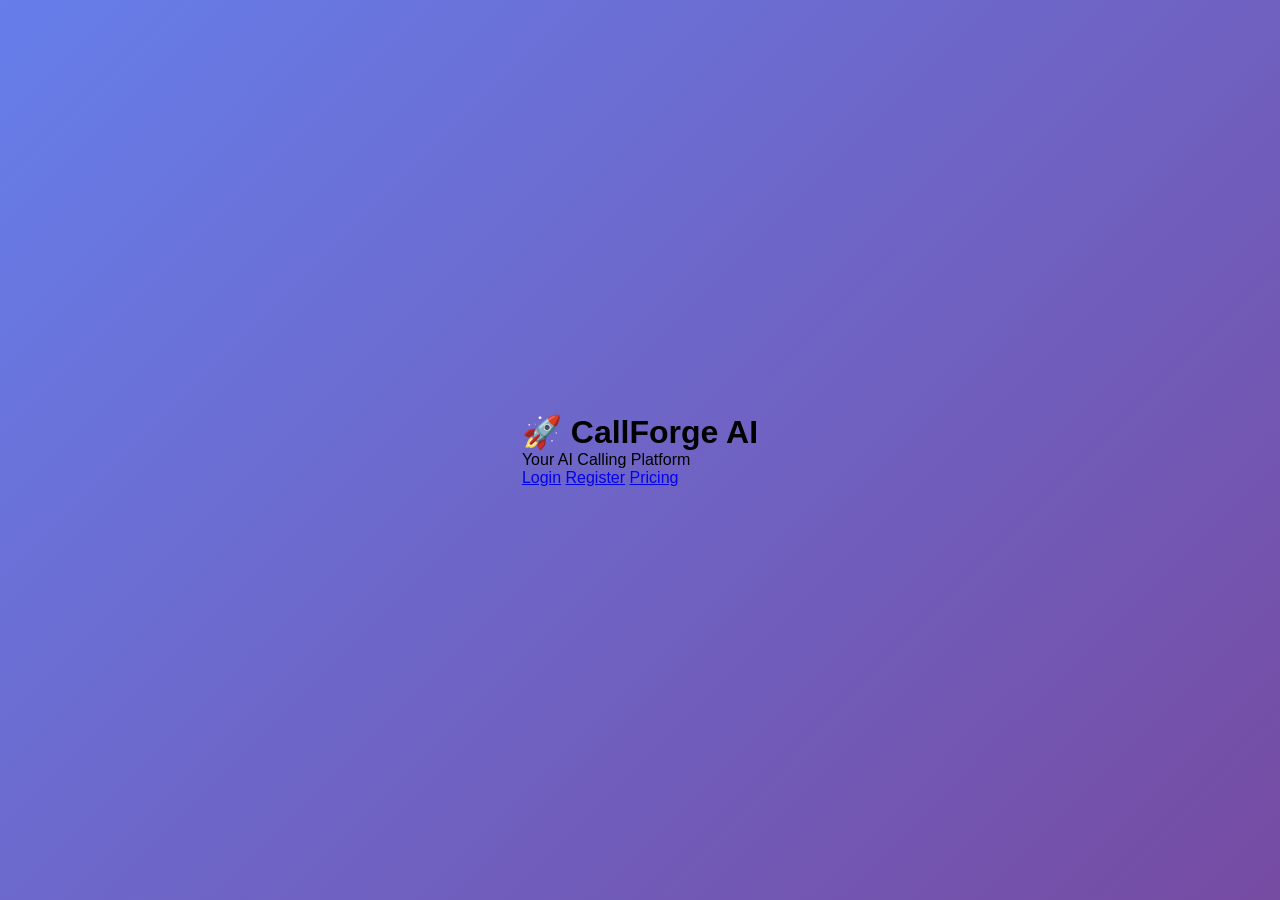
==== index.html @ 1b4128c9 "updated frontend files" ====
<!DOCTYPE html>
<html>
<head>
  <title>CallForge AI</title>
  <link rel="stylesheet" href="css/style.css">
</head>
<body>

  <div class="container">
    <h1>🚀 CallForge AI</h1>
    <p>Your AI Calling Platform</p>

    <div class="buttons">
      <a href="login.html">Login</a>
      <a href="register.html">Register</a>
      <a href="pricing.html">Pricing</a>
    </div>
  </div>

</body>
</html>
---- css/style.css ----
* {
  margin: 0;
  padding: 0;
  box-sizing: border-box;
  font-family: 'Segoe UI', sans-serif;
}

body {
  height: 100vh;
  display: flex;
  justify-content: center;
  align-items: center;
  background: linear-gradient(135deg, #667eea, #764ba2);
}

.login-card {
  backdrop-filter: blur(20px);
  background: rgba(255,255,255,0.1);
  padding: 40px;
  border-radius: 20px;
  width: 350px;
  text-align: center;
  color: white;
  box-shadow: 0 20px 40px rgba(0,0,0,0.3);
}

h2 {
  margin-bottom: 20px;
}

.input-group {
  margin: 15px 0;
}

.input-group input {
  width: 100%;
  padding: 12px;
  border: none;
  border-radius: 10px;
  outline: none;
  background: rgba(255,255,255,0.2);
  color: white;
}

.login-btn {
  width: 100%;
  padding: 12px;
  border: none;
  border-radius: 30px;
  background: linear-gradient(90deg, #ff6a00, #ee0979);
  color: white;
  font-size: 16px;
  cursor: pointer;
  margin-top: 15px;
}

.divider {
  margin: 20px 0;
  opacity: 0.8;
}
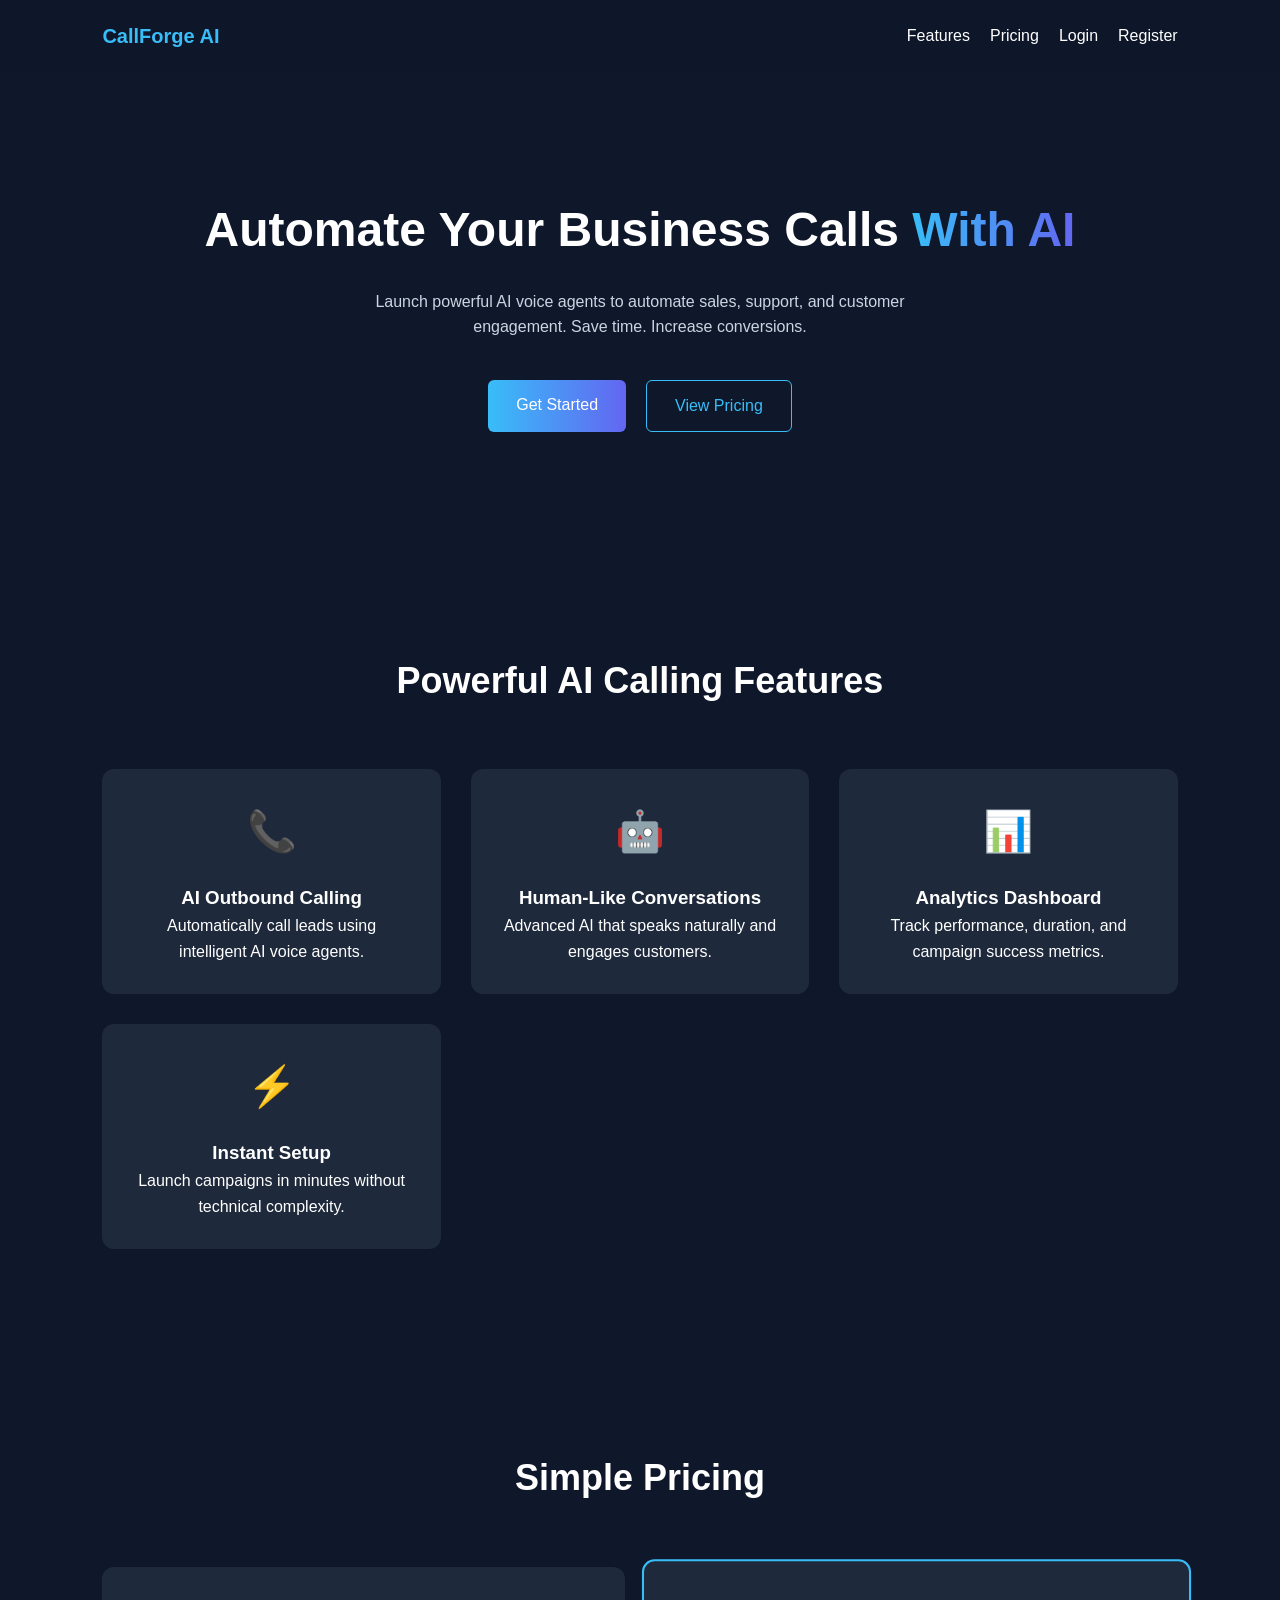
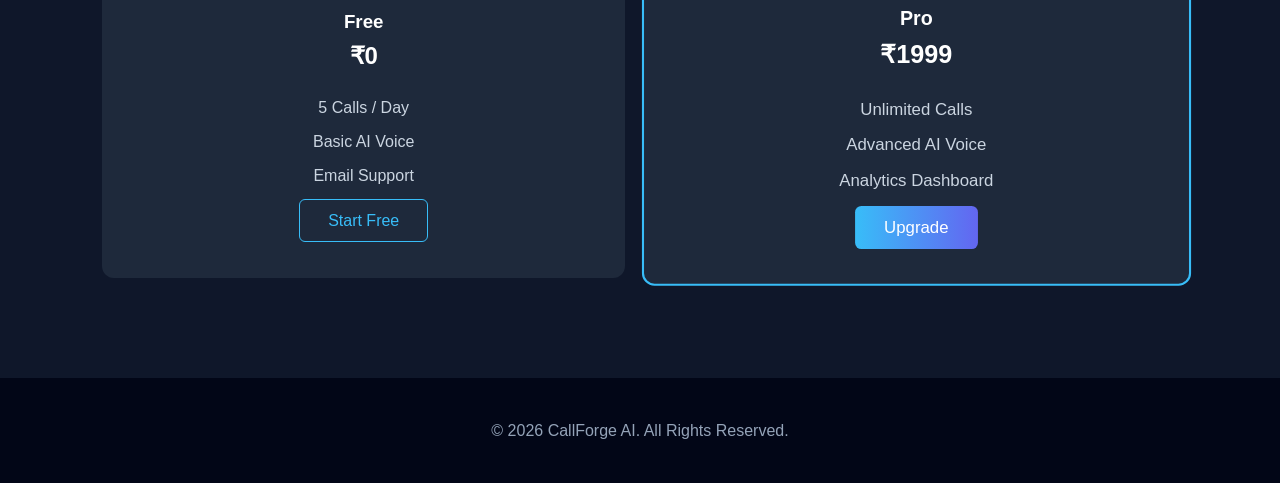
==== commit 89065f44: "all fix" ====
--- a/index.html
+++ b/index.html
@@ -1,21 +1,115 @@
 <!DOCTYPE html>
-<html>
+<html lang="en">
 <head>
-  <title>CallForge AI</title>
+  <meta charset="UTF-8">
+  <meta name="viewport" content="width=device-width, initial-scale=1.0">
+  <title>CallForge AI - AI Calling SaaS Platform</title>
+  <meta name="description" content="CallForge AI helps businesses automate outbound and inbound calls using AI voice agents.">
+
   <link rel="stylesheet" href="css/style.css">
 </head>
+
 <body>
 
-  <div class="container">
-    <h1>🚀 CallForge AI</h1>
-    <p>Your AI Calling Platform</p>
+<!-- ================= NAVBAR ================= -->
+<nav>
+  <div class="logo">CallForge AI</div>
 
-    <div class="buttons">
-      <a href="login.html">Login</a>
-      <a href="register.html">Register</a>
-      <a href="pricing.html">Pricing</a>
+  <div class="menu-toggle" id="mobile-menu">☰</div>
+
+  <div class="nav-links" id="nav-links">
+    <a href="#features">Features</a>
+    <a href="#pricing">Pricing</a>
+    <a href="login.html">Login</a>
+    <a href="register.html">Register</a>
+  </div>
+</nav>
+
+<!-- ================= HERO ================= -->
+<section class="hero">
+  <h1>
+    Automate Your Business Calls 
+    <span class="gradient-text">With AI</span>
+  </h1>
+
+  <p>
+    Launch powerful AI voice agents to automate sales, support, and customer engagement.
+    Save time. Increase conversions.
+  </p>
+
+  <div class="hero-buttons">
+    <a href="register.html" class="btn-primary">Get Started</a>
+    <a href="#pricing" class="btn-secondary">View Pricing</a>
+  </div>
+</section>
+
+<!-- ================= FEATURES ================= -->
+<section id="features" class="features">
+  <h2 class="section-title">Powerful AI Calling Features</h2>
+
+  <div class="features-grid">
+    <div class="feature-card">
+      <div class="icon">📞</div>
+      <h3>AI Outbound Calling</h3>
+      <p>Automatically call leads using intelligent AI voice agents.</p>
+    </div>
+
+    <div class="feature-card">
+      <div class="icon">🤖</div>
+      <h3>Human-Like Conversations</h3>
+      <p>Advanced AI that speaks naturally and engages customers.</p>
+    </div>
+
+    <div class="feature-card">
+      <div class="icon">📊</div>
+      <h3>Analytics Dashboard</h3>
+      <p>Track performance, duration, and campaign success metrics.</p>
+    </div>
+
+    <div class="feature-card">
+      <div class="icon">⚡</div>
+      <h3>Instant Setup</h3>
+      <p>Launch campaigns in minutes without technical complexity.</p>
     </div>
   </div>
+</section>
 
+<!-- ================= PRICING ================= -->
+<section id="pricing" class="pricing">
+  <h2 class="section-title">Simple Pricing</h2>
+
+  <div class="pricing-grid">
+
+    <div class="price-card">
+      <h3>Free</h3>
+      <h1>₹0</h1>
+      <ul>
+        <li>5 Calls / Day</li>
+        <li>Basic AI Voice</li>
+        <li>Email Support</li>
+      </ul>
+      <a href="register.html" class="btn-secondary">Start Free</a>
+    </div>
+
+    <div class="price-card highlight">
+      <h3>Pro</h3>
+      <h1>₹1999</h1>
+      <ul>
+        <li>Unlimited Calls</li>
+        <li>Advanced AI Voice</li>
+        <li>Analytics Dashboard</li>
+      </ul>
+      <a href="register.html" class="btn-primary">Upgrade</a>
+    </div>
+
+  </div>
+</section>
+
+<!-- ================= FOOTER ================= -->
+<footer>
+  <p>© 2026 CallForge AI. All Rights Reserved.</p>
+</footer>
+
+<script src="js/main.js"></script>
 </body>
 </html>
--- a/css/style.css
+++ b/css/style.css
@@ -1,60 +1,304 @@
+/* ================= RESET ================= */
 * {
   margin: 0;
   padding: 0;
   box-sizing: border-box;
-  font-family: 'Segoe UI', sans-serif;
+  font-family: "Segoe UI", sans-serif;
 }
 
 body {
-  height: 100vh;
+  background: #0f172a;
+  color: #ffffff;
+  line-height: 1.6;
+}
+
+/* ================= NAVBAR ================= */
+nav {
+  display: flex;
+  justify-content: space-between;
+  align-items: center;
+  padding: 20px 8%;
+  background: rgba(15,23,42,0.95);
+  position: sticky;
+  top: 0;
+  z-index: 1000;
+}
+
+.logo {
+  font-size: 20px;
+  font-weight: bold;
+  color: #38bdf8;
+}
+
+.nav-links {
+  display: flex;
+}
+
+.nav-links a {
+  color: white;
+  text-decoration: none;
+  margin-left: 20px;
+  transition: 0.3s;
+}
+
+.nav-links a:hover {
+  color: #38bdf8;
+}
+
+.menu-toggle {
+  display: none;
+  font-size: 24px;
+  cursor: pointer;
+}
+
+/* ================= HERO ================= */
+.hero {
+  padding: 120px 8%;
+  text-align: center;
+}
+
+.hero h1 {
+  font-size: 48px;
+  margin-bottom: 20px;
+}
+
+.gradient-text {
+  background: linear-gradient(90deg, #38bdf8, #6366f1);
+  -webkit-background-clip: text;
+  -webkit-text-fill-color: transparent;
+  background-clip: text;
+}
+
+.hero p {
+  max-width: 600px;
+  margin: 0 auto 40px;
+  color: #cbd5e1;
+}
+
+.hero-buttons {
+  display: flex;
+  justify-content: center;
+  gap: 20px;
+}
+
+.btn-primary {
+  padding: 12px 28px;
+  background: linear-gradient(90deg, #38bdf8, #6366f1);
+  border-radius: 6px;
+  color: white;
+  text-decoration: none;
+  transition: 0.3s;
+}
+
+.btn-primary:hover {
+  transform: translateY(-3px);
+}
+
+.btn-secondary {
+  padding: 12px 28px;
+  border: 1px solid #38bdf8;
+  border-radius: 6px;
+  color: #38bdf8;
+  text-decoration: none;
+  transition: 0.3s;
+}
+
+.btn-secondary:hover {
+  background: #38bdf8;
+  color: black;
+}
+
+/* ================= FEATURES ================= */
+.features {
+  padding: 100px 8%;
+  text-align: center;
+}
+
+.section-title {
+  font-size: 36px;
+  margin-bottom: 60px;
+}
+
+.features-grid {
+  display: grid;
+  grid-template-columns: repeat(auto-fit, minmax(250px, 1fr));
+  gap: 30px;
+}
+
+.feature-card {
+  background: #1e293b;
+  padding: 30px;
+  border-radius: 12px;
+  transition: 0.3s;
+}
+
+.feature-card:hover {
+  transform: translateY(-8px);
+  background: #334155;
+}
+
+.icon {
+  font-size: 40px;
+  margin-bottom: 20px;
+}
+
+/* ================= PRICING ================= */
+.pricing {
+  padding: 100px 8%;
+  text-align: center;
+}
+
+.pricing-grid {
+  display: grid;
+  grid-template-columns: repeat(auto-fit, minmax(260px, 1fr));
+  gap: 30px;
+}
+
+.price-card {
+  background: #1e293b;
+  padding: 40px;
+  border-radius: 12px;
+  transition: 0.3s;
+}
+
+.price-card.highlight {
+  border: 2px solid #38bdf8;
+  transform: scale(1.05);
+}
+
+.price-card ul {
+  list-style: none;
+  margin: 20px 0;
+}
+
+.price-card ul li {
+  margin: 8px 0;
+  color: #cbd5e1;
+}
+
+/* ================= FOOTER ================= */
+footer {
+  padding: 40px;
+  text-align: center;
+  background: #020617;
+  color: #94a3b8;
+}
+
+/* ================= RESPONSIVE ================= */
+@media (max-width: 768px) {
+
+  .hero h1 {
+    font-size: 28px;
+  }
+
+  .nav-links {
+    position: absolute;
+    top: 70px;
+    right: 0;
+    background: #020617;
+    flex-direction: column;
+    width: 200px;
+    padding: 20px;
+    display: none;
+    border-radius: 8px;
+  }
+
+  .nav-links a {
+    margin: 10px 0;
+  }
+
+  .nav-links.active {
+    display: flex;
+  }
+
+  .menu-toggle {
+    display: block;
+  }
+}
+
+/* ================= AUTH PAGES ================= */
+
+.auth-section {
   display: flex;
   justify-content: center;
   align-items: center;
-  background: linear-gradient(135deg, #667eea, #764ba2);
-}
-
-.login-card {
-  backdrop-filter: blur(20px);
-  background: rgba(255,255,255,0.1);
+  height: 90vh;
+}
+
+.auth-card {
+  background: #1e293b;
   padding: 40px;
-  border-radius: 20px;
-  width: 350px;
-  text-align: center;
-  color: white;
-  box-shadow: 0 20px 40px rgba(0,0,0,0.3);
-}
-
-h2 {
-  margin-bottom: 20px;
-}
-
-.input-group {
-  margin: 15px 0;
-}
-
-.input-group input {
+  border-radius: 12px;
+  width: 100%;
+  max-width: 400px;
+  text-align: center;
+}
+
+.auth-card h2 {
+  margin-bottom: 10px;
+}
+
+.auth-card p {
+  margin-bottom: 25px;
+  color: #cbd5e1;
+}
+
+.auth-card input {
   width: 100%;
   padding: 12px;
+  margin-bottom: 15px;
+  border-radius: 6px;
   border: none;
-  border-radius: 10px;
-  outline: none;
-  background: rgba(255,255,255,0.2);
+  background: #334155;
   color: white;
 }
 
-.login-btn {
+.full {
+  width: 100%;
+}
+
+.auth-link {
+  margin-top: 20px;
+  font-size: 14px;
+}
+
+.auth-link a {
+  color: #38bdf8;
+  text-decoration: none;
+}
+
+/* ================= DASHBOARD ================= */
+
+.dashboard-container {
+  padding: 80px 8%;
+}
+
+.dashboard-grid {
+  display: grid;
+  grid-template-columns: repeat(auto-fit, minmax(250px, 1fr));
+  gap: 30px;
+  margin: 40px 0;
+}
+
+.dashboard-card {
+  background: #1e293b;
+  padding: 30px;
+  border-radius: 12px;
+  margin-bottom: 30px;
+}
+
+.dashboard-card h1 {
+  margin-top: 15px;
+  font-size: 32px;
+  color: #38bdf8;
+}
+
+.dashboard-card input {
   width: 100%;
   padding: 12px;
+  margin: 15px 0;
+  border-radius: 6px;
   border: none;
-  border-radius: 30px;
-  background: linear-gradient(90deg, #ff6a00, #ee0979);
+  background: #334155;
   color: white;
-  font-size: 16px;
-  cursor: pointer;
-  margin-top: 15px;
-}
-
-.divider {
-  margin: 20px 0;
-  opacity: 0.8;
 }
